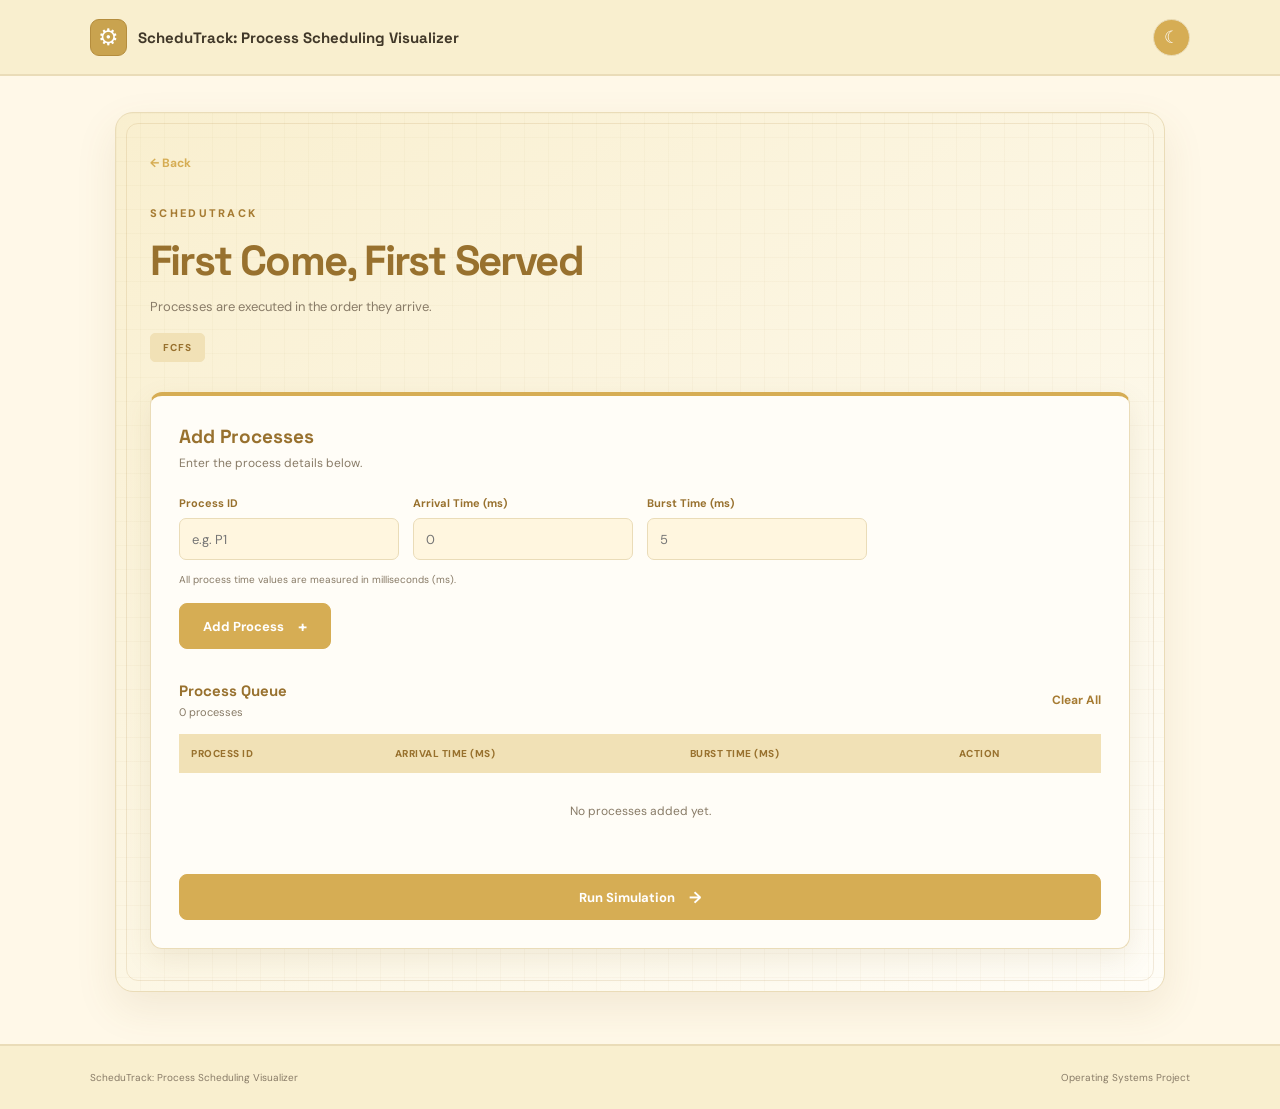
==== simulator.html @ c7e4966f "Add files via upload" ====
<!DOCTYPE html>
<html lang="en">
<head>
    <meta charset="UTF-8">
    <meta name="viewport" content="width=device-width, initial-scale=1.0">
    <title>ScheduTrack: Process Scheduling Visualizer</title>

    <link rel="stylesheet" href="style.css">
    <link rel="stylesheet" href="illustration.css">

    <script src="script.js" defer></script>
</head>
<body>

    <header class="topbar">
        <a href="index.html" class="brand">
            <span class="brand-mark">⚙</span>
            <span>ScheduTrack: Process Scheduling Visualizer</span>
        </a>

        <div class="topbar-right">
            <button id="themeToggle" class="theme-toggle" aria-label="Toggle theme">☾</button>
        </div>
    </header>


    <main class="simulator-container">

        <!-- PROCESS INPUT VIEW -->

        <section id="simulatorView">

            <button type="button" id="backToAlgorithmSelectionButton" class="text-button simulator-back-button">
                ← Back
            </button>

            <div class="page-heading">
                <div class="welcome-label">SCHEDUTRACK</div>
                <h1 id="algorithmTitle">First Come, First Served</h1>
                <p id="algorithmDescription">
                    Processes are executed in the order they arrive.
                </p>
                <span id="selectedAlgorithm" class="algorithm-tag">FCFS</span>
            </div>


            <section class="panel">

                <div class="panel-heading">
                    <div>
                        <h2>Add Processes</h2>
                        <p>Enter the process details below.</p>
                    </div>
                </div>


                <div class="input-grid">

                    <div class="input-group">
                        <label for="processID">Process ID</label>
                        <input type="text" id="processID" placeholder="e.g. P1">
                    </div>

                    <div class="input-group">
                        <label for="arrivalTime">Arrival Time (ms)</label>
                        <input type="number" id="arrivalTime" min="0" step="any" placeholder="0">
                    </div>

                    <div class="input-group">
                        <label for="burstTime">Burst Time (ms)</label>
                        <input type="number" id="burstTime" min="0.01" step="any" placeholder="5">
                    </div>

                    <div class="input-group hidden" id="priorityGroup">
                        <label for="priority">Priority</label>
                        <input type="number" id="priority" step="any" placeholder="1">
                    </div>

                </div>

                <p class="input-unit-note">All process time values are measured in milliseconds (ms).</p>

                <button type="button" id="addProcessButton" class="primary-button">
                    Add Process <span>+</span>
                </button>


                <div class="queue-heading">
                    <div>
                        <h3>Process Queue</h3>
                        <span id="processCount" class="muted-text">0 processes</span>
                    </div>

                    <button type="button" id="clearProcessesButton"
                            class="text-button danger-text">
                        Clear All
                    </button>
                </div>


                <div class="table-wrapper">

                    <table>
                        <thead>
                            <tr>
                                <th>PROCESS ID</th>
                                <th>ARRIVAL TIME (MS)</th>
                                <th>BURST TIME (MS)</th>
                                <th class="priority-column hidden">PRIORITY</th>
                                <th>ACTION</th>
                            </tr>
                        </thead>

                        <tbody id="processTableBody"></tbody>
                    </table>

                    <p id="emptyProcessMessage" class="empty-message">
                        No processes added yet.
                    </p>

                </div>


                <button type="button" id="runSimulationButton"
                        class="primary-button run-button">
                    Run Simulation <span>→</span>
                </button>

            </section>

        </section>


        <!-- RESULTS VIEW -->

        <section id="resultsView" class="hidden">

            <div class="page-heading results-heading">
                <div class="welcome-label">SIMULATION COMPLETE</div>
                <h1>Simulation Results</h1>
                <p>Here is the scheduling result for your selected algorithm.</p>
            </div>


            <div class="results-toolbar">
                <span id="resultsAlgorithm" class="algorithm-tag">FCFS</span>
            </div>


            <div class="stats-grid">

                <div class="stat-card">
                    <span>Average Waiting Time (ms)</span>
                    <strong><span id="averageWaiting" class="stat-value">0.00</span><small class="stat-unit">ms</small></strong>
                </div>

                <div class="stat-card">
                    <span>Average Turnaround Time (ms)</span>
                    <strong><span id="averageTurnaround" class="stat-value">0.00</span><small class="stat-unit">ms</small></strong>
                </div>

                <div class="stat-card">
                    <span>Total Burst Time (ms)</span>
                    <strong><span id="totalBurst" class="stat-value">0</span><small class="stat-unit">ms</small></strong>
                </div>

            </div>


            <section class="panel result-panel">

                <div class="panel-heading">
                    <div>
                        <h2>Gantt Chart</h2>
                        <p>Process execution timeline, measured in milliseconds.</p>
                    </div>
                </div>

                <div class="gantt-wrapper">
                    <div id="ganttChart" class="gantt-chart"></div>
                </div>

            </section>


            <section class="panel result-panel">

                <div class="panel-heading">
                    <div>
                        <h2>Process Results</h2>
                        <p>All time values are shown in milliseconds (ms).</p>
                    </div>
                </div>

                <div class="table-wrapper">
                    <table>
                        <thead>
                            <tr>
                                <th>PROCESS ID</th>
                                <th>ARRIVAL TIME (MS)</th>
                                <th>BURST TIME (MS)</th>
                                <th>COMPLETION TIME (MS)</th>
                                <th>TURNAROUND TIME (MS)</th>
                                <th>WAITING TIME (MS)</th>
                            </tr>
                        </thead>

                        <tbody id="resultsTableBody"></tbody>
                    </table>
                </div>

            </section>


            <button type="button" id="runAgainButton"
                    class="primary-button run-button">
                Edit Processes / Run Again
            </button>

            <button type="button" id="chooseAlgorithmButton"
                    class="secondary-button">
                Choose Another Algorithm
            </button>

        </section>

    </main>


    <footer class="site-footer">
        <span>ScheduTrack: Process Scheduling Visualizer</span>
        <span>Operating Systems Project</span>
    </footer>


    <!-- LOADING SCREEN -->

    <div id="loadingOverlay" class="loading-overlay hidden">

        <div class="loading-content">

            <div class="loading-animation">

                <div class="loading-orbit orbit-a"></div>
                <div class="loading-orbit orbit-b"></div>

                <div class="loading-core">

                    <svg class="loading-chip-svg" viewBox="0 0 180 180"
                         xmlns="http://www.w3.org/2000/svg">

                        <g stroke="#ffffff" stroke-width="5" stroke-linecap="round">
                            <path d="M60 21 V39 M90 21 V39 M120 21 V39"/>
                            <path d="M60 141 V159 M90 141 V159 M120 141 V159"/>
                            <path d="M21 60 H39 M21 90 H39 M21 120 H39"/>
                            <path d="M141 60 H159 M141 90 H159 M141 120 H159"/>
                        </g>

                        <rect x="39" y="39" width="102" height="102"
                              rx="20" fill="#ffffff" stroke="#ffffff" stroke-width="5"/>

                        <rect x="51" y="51" width="78" height="78"
                              rx="14" fill="#a98236" stroke="#f0d99b" stroke-width="3"/>

                        <!-- DATA FLOW SYMBOL -->

                        <g stroke="#ffffff" stroke-width="4" stroke-linecap="round">
                            <path d="M90 69 V81"/>
                            <path d="M111 90 H99"/>
                            <path d="M90 111 V99"/>
                            <path d="M69 90 H81"/>
                        </g>

                        <circle cx="90" cy="90" r="9" fill="#ffffff"/>
                        <circle cx="90" cy="66" r="5" fill="#f0d99b"/>
                        <circle cx="114" cy="90" r="5" fill="#f0d99b"/>
                        <circle cx="90" cy="114" r="5" fill="#f0d99b"/>
                        <circle cx="66" cy="90" r="5" fill="#f0d99b"/>

                    </svg>

                    <span class="loading-core-label">CPU</span>

                </div>

            </div>

            <h2 id="loadingText">Preparing simulator...</h2>
            <p>Please wait while everything gets ready.</p>

            <div class="loading-progress">
                <div class="loading-progress-bar"></div>
            </div>

            <span class="loading-status">PROCESSING</span>

        </div>

    </div>

</body>
</html>
---- style.css ----
@import url('https://fonts.googleapis.com/css2?family=DM+Sans:wght@400;500;600;700;800&family=Space+Grotesk:wght@500;600;700&display=swap');



/* =========================================

   MAIN COLOR PALETTE

========================================= */



:root {
    --bg: #fff8e8;
    --surface: #fffdf7;
    --surface-soft: #f9efcf;
    --text: #403728;
    --muted: #887b67;
    --border: #eadcb8;

    --purple: #d6ad54;
    --purple-dark: #98712e;
    --purple-light: #f1e1b6;
    --purple-pale: #fff6df;

    --pink: #e7c477;
    --pink-dark: #a67b32;
    --pink-light: #f7e9c3;
    --pink-pale: #fff9e9;

    --shadow: 0 10px 28px rgba(128, 98, 38, .10);

    --gantt-1: #f2dda3;
    --gantt-2: #efd39a;
    --gantt-3: #e9dcad;
    --gantt-4: #f5e6ba;
    --gantt-5: #e8cf8c;
    --gantt-6: #f0dfb1;

    --gantt-text: #554323;
    --gantt-idle: #eee8dc;
}



/* DARK THEME */



body[data-theme="dark"] {
    --bg: #211d16;
    --surface: #30291d;
    --surface-soft: #403522;
    --text: #fbf4e4;
    --muted: #c4b797;
    --border: #594a30;

    --purple: #e4c275;
    --purple-dark: #c69d4c;
    --purple-light: #5b4928;
    --purple-pale: #3c3221;

    --pink: #edcf8a;
    --pink-dark: #d4ae61;
    --pink-light: #5a4828;
    --pink-pale: #3b3020;

    --shadow: 0 10px 28px rgba(0, 0, 0, .24);

    --gantt-1: #806638;
    --gantt-2: #927243;
    --gantt-3: #735d35;
    --gantt-4: #9a7949;
    --gantt-5: #6e5833;
    --gantt-6: #896d41;

    --gantt-text: #fff8e8;
    --gantt-idle: #514635;
}





/* =========================================

   GENERAL

========================================= */



* {

    box-sizing: border-box;

    margin: 0;

    padding: 0;

}



body {

    min-height: 100vh;

    background: var(--bg);

    color: var(--text);

    font-family: 'DM Sans', sans-serif;

    transition: background .25s, color .25s;

}



button, input {

    font: inherit;

}



button {

    cursor: pointer;

}



a {

    color: inherit;

    text-decoration: none;

}



.hidden {

    display: none !important;

}





/* =========================================

   TOP NAVIGATION

========================================= */



.topbar {

    width: 100%;

    min-height: 76px;

    padding: 0 7%;

    display: flex;

    justify-content: space-between;

    align-items: center;

    border-bottom: 2px solid var(--border);

    background: var(--surface-soft);

}



.brand {

    display: flex;

    align-items: center;

    gap: 11px;

    font-family: 'Space Grotesk', sans-serif;

    font-size: 15px;

    font-weight: 700;

}



.brand-mark {
    width: 37px;
    height: 37px;
    display: grid;
    place-items: center;
    flex-shrink: 0;

    color: #ffffff;
    background: #c9a34f;
    border: 1px solid #b58d3d;
    border-radius: 9px;

    font-size: 23px;
    font-weight: 400;
}



.topbar-right {

    display: flex;

    align-items: center;

    gap: 20px;

}



.home-link {
    min-height: 37px;
    display: inline-flex;
    align-items: center;
    gap: 7px;
    padding: 0 12px;
    border: 1px solid var(--border);
    border-radius: 8px;
    color: var(--purple-dark);
    background: var(--surface);
    font-size: 12px;
    font-weight: 700;
    transition: background .2s, color .2s, border-color .2s;
}

.home-link:hover {
    color: var(--text);
    background: var(--pink-light);
    border-color: var(--pink);
}



.theme-toggle {

    width: 37px;

    height: 37px;

    border: 1px solid var(--border);

    border-radius: 50%;

    color: white;

    background: var(--purple);

    font-size: 17px;

    transition: .2s;

}



.theme-toggle:hover {

    background: var(--pink);

    border-color: var(--pink);

}





/* =========================================

   HOME PAGE

========================================= */



.home-container {

    width: min(1100px, 86%);

    min-height: calc(100vh - 145px);

    margin: auto;

    display: flex;

    align-items: center;

}



.welcome-screen,

.algorithm-selection {

    width: 100%;

    padding: 65px 0;

    position: relative;

    animation: pageEnter .5s ease both;

}



.welcome-label {

    color: var(--pink-dark);

    font-size: 11px;

    font-weight: 800;

    letter-spacing: 2.3px;

    margin-bottom: 17px;

}



.welcome-screen h1,

.algorithm-selection h1,

.page-heading h1 {

    font-family: 'Space Grotesk', sans-serif;

    font-size: clamp(34px, 5vw, 55px);

    line-height: 1.12;

    letter-spacing: -1.8px;

    font-weight: 700;

}



.welcome-screen h1 span {

    color: var(--pink);

}



.welcome-screen > p,

.section-description {

    max-width: 560px;

    margin-top: 22px;

    color: var(--muted);

    font-size: 15px;

    line-height: 1.8;

}





/* =========================================

   BUTTONS

========================================= */



.primary-button {

    display: inline-flex;

    align-items: center;

    justify-content: center;

    gap: 14px;

    min-height: 46px;

    padding: 0 23px;

    border: 1px solid var(--purple);

    border-radius: 8px;

    color: white;

    background: var(--purple);

    font-size: 13px;

    font-weight: 700;

    transition: background .2s, transform .2s;

}



.primary-button:hover {

    background: var(--purple-dark);

    border-color: var(--purple-dark);

    transform: translateY(-2px);

}



.welcome-screen .primary-button {

    margin-top: 30px;

}



.primary-button span {

    font-size: 16px;

}



.secondary-button {

    width: 100%;

    min-height: 46px;

    display: flex;

    justify-content: center;

    align-items: center;

    margin-top: 12px;

    padding: 0 23px;

    border: 1px solid var(--pink);

    border-radius: 8px;

    color: white;

    background: var(--pink);

    font-size: 13px;

    font-weight: 700;

    transition: background .2s, transform .2s;

}



.secondary-button:hover {

    background: var(--pink-dark);

    border-color: var(--pink-dark);

    transform: translateY(-2px);

}





/* =========================================

   WELCOME DECORATION

========================================= */



.welcome-decoration {

    position: absolute;

    right: 7%;

    top: 50%;

    transform: translateY(-50%);

    width: 230px;

    height: 230px;

    display: grid;

    place-items: center;

    border: 2px solid var(--purple-light);

    border-radius: 50%;

    background: var(--pink-pale);

    box-shadow: var(--shadow);

}



.decoration-chip {

    width: 125px;

    height: 125px;

    display: flex;

    flex-direction: column;

    align-items: center;

    justify-content: center;

    gap: 13px;

    border-radius: 20px;

    color: white;

    background: var(--purple);

    box-shadow: 0 12px 28px rgba(128, 98, 38, .18);

    animation: chipFloat 3s ease-in-out infinite;

}



.decoration-chip span {

    font-family: 'Space Grotesk', sans-serif;

    font-size: 23px;

    font-weight: 800;

    letter-spacing: 2px;

}



.chip-bars {

    display: flex;

    align-items: end;

    gap: 4px;

    height: 20px;

}



.chip-bars i {

    width: 5px;

    height: 9px;

    background: var(--pink-light);

    border-radius: 5px;

    animation: equalizer .7s ease-in-out infinite alternate;

}



.chip-bars i:nth-child(2) { animation-delay: .15s; }

.chip-bars i:nth-child(3) { animation-delay: .3s; }

.chip-bars i:nth-child(4) { animation-delay: .1s; }

.chip-bars i:nth-child(5) { animation-delay: .25s; }





/* =========================================

   ALGORITHM CARDS

========================================= */



.text-button {

    border: none;

    background: transparent;

    color: var(--purple);

    font-size: 12px;

    font-weight: 700;

}



.algorithm-selection > .text-button {

    margin-bottom: 35px;

}


.simulator-back-button {
    margin-bottom: 35px;
}



.algorithm-selection h1 {

    font-size: clamp(32px, 4vw, 43px);

    color: var(--purple-dark);

}



.section-description {

    margin-top: 12px;

}



.algorithm-grid {

    display: grid;

    grid-template-columns: repeat(3, 1fr);

    gap: 18px;

    margin-top: 38px;

}



.algorithm-card {

    min-height: 240px;

    padding: 25px;

    display: flex;

    flex-direction: column;

    border: 1px solid var(--border);

    border-top: 5px solid var(--purple);

    border-radius: 12px;

    background: var(--purple-pale);

    box-shadow: var(--shadow);

    transition: transform .2s, border-color .2s;

}



.algorithm-card:nth-child(2) {

    border-top-color: var(--pink);

    background: var(--pink-pale);

}



.algorithm-card:nth-child(3) {

    border-top-color: var(--purple);

    background: var(--purple-light);

}



body[data-theme="dark"] .algorithm-card:nth-child(3) {

    background: var(--purple-light);

}



.algorithm-card:hover {

    transform: translateY(-5px);

    border-color: var(--purple);

}



.algorithm-card:nth-child(2):hover {

    border-color: var(--pink);

}



.algorithm-number {

    color: var(--pink-dark);

    font-family: 'Space Grotesk', sans-serif;

    font-size: 12px;

    font-weight: 700;

    letter-spacing: 2px;

}



.algorithm-card h2 {

    margin-top: 27px;

    font-family: 'Space Grotesk', sans-serif;

    font-size: 19px;

    color: var(--text);

}



.algorithm-card p {

    margin-top: 12px;

    color: var(--muted);

    font-size: 12px;

    line-height: 1.7;

}



.algorithm-footer {

    display: flex;

    justify-content: space-between;

    align-items: center;

    margin-top: auto;

    padding-top: 22px;

    color: var(--purple);

    font-size: 11px;

    font-weight: 800;

    letter-spacing: 1px;

}



.algorithm-card:nth-child(2) .algorithm-footer {

    color: var(--pink-dark);

}



.card-arrow {

    font-size: 20px;

}





/* =========================================

   SIMULATOR PAGE

========================================= */



.simulator-container {
    position: relative;
    isolation: isolate;
    width: min(1050px, 88%);
    margin: 36px auto 52px;
    padding: 38px 34px 42px;
    border: 1px solid var(--border);
    border-radius: 18px;
    background-color: var(--surface-soft);
    background-image:
        linear-gradient(rgba(173, 139, 70, .045) 1px, transparent 1px),
        linear-gradient(90deg, rgba(173, 139, 70, .045) 1px, transparent 1px),
        linear-gradient(145deg, var(--surface-soft), var(--surface));
    background-size: 24px 24px, 24px 24px, cover;
    box-shadow: 0 16px 42px rgba(128, 98, 38, .10);
}

.simulator-container::before {
    content: "";
    position: absolute;
    inset: 10px;
    z-index: 0;
    border: 1px solid rgba(166, 123, 47, .15);
    border-radius: 12px;
    pointer-events: none;
}



.page-heading {

    margin-bottom: 30px;

}



.page-heading h1 {

    font-size: clamp(30px, 4vw, 42px);

    color: var(--purple-dark);

}



.page-heading > p {

    margin-top: 12px;

    color: var(--muted);

    font-size: 13px;

    line-height: 1.7;

}



.page-heading .welcome-label {

    color: var(--pink-dark);

}



.algorithm-tag {

    display: inline-block;

    margin-top: 15px;

    padding: 7px 12px;

    border: 1px solid var(--purple-light);

    border-radius: 5px;

    color: var(--purple-dark);

    background: var(--purple-light);

    font-size: 10px;

    font-weight: 800;

    letter-spacing: 1px;

}



body[data-theme="dark"] .algorithm-tag {

    color: #f4dfa9;

    background: var(--purple-light);

    border-color: var(--border);

}





/* =========================================

   PANELS

========================================= */



.panel {

    padding: 28px;

    border: 1px solid var(--border);

    border-top: 4px solid var(--purple);

    border-radius: 12px;

    background: var(--surface);

    box-shadow: var(--shadow);

}



.panel-heading {

    display: flex;

    justify-content: space-between;

    align-items: center;

    margin-bottom: 25px;

}



.panel-heading h2 {

    font-family: 'Space Grotesk', sans-serif;

    font-size: 19px;

    color: var(--purple-dark);

}



.panel-heading p {

    margin-top: 6px;

    color: var(--muted);

    font-size: 12px;

}





/* =========================================

   INPUT FIELDS

========================================= */



.input-grid {

    display: grid;

    grid-template-columns: repeat(4, 1fr);

    gap: 14px;

    margin-bottom: 20px;

}



.input-group {

    display: flex;

    flex-direction: column;

    gap: 8px;

}



.input-group label {

    color: var(--purple-dark);

    font-size: 11px;

    font-weight: 700;

}



.input-group input {

    width: 100%;

    height: 42px;

    padding: 0 12px;

    outline: none;

    border: 1px solid var(--border);

    border-radius: 7px;

    color: var(--text);

    background: var(--purple-pale);

    font-size: 13px;

    transition: border-color .2s, box-shadow .2s;

}



.input-group input:focus {

    border-color: var(--pink);

    box-shadow: 0 0 0 3px rgba(214, 173, 84, .18);

}





/* =========================================

   PROCESS QUEUE

========================================= */



.queue-heading {

    display: flex;

    justify-content: space-between;

    align-items: center;

    margin: 32px 0 15px;

}



.queue-heading h3 {

    font-family: 'Space Grotesk', sans-serif;

    font-size: 15px;

    color: var(--purple-dark);

}



.muted-text {

    display: block;

    margin-top: 5px;

    color: var(--muted);

    font-size: 11px;

}



.danger-text {

    color: var(--pink-dark);

}



.danger-text:hover {

    color: var(--purple-dark);

}



.table-wrapper {

    width: 100%;

    overflow-x: auto;

}



table {

    width: 100%;

    border-collapse: collapse;

    text-align: left;

}



th {

    padding: 13px 12px;

    color: var(--purple-dark);

    background: var(--purple-light);

    font-size: 10px;

    font-weight: 800;

    letter-spacing: .5px;

    white-space: nowrap;

}



td {

    padding: 14px 12px;

    border-bottom: 1px solid var(--border);

    font-size: 12px;

    white-space: nowrap;

}



tbody tr:nth-child(even) {

    background: var(--pink-pale);

}



body[data-theme="dark"] tbody tr:nth-child(even) {

    background: var(--pink-pale);

}



tbody tr:last-child td {

    border-bottom: none;

}



tbody tr:hover {

    background: var(--purple-pale);

}



.empty-message {

    padding: 30px 10px;

    color: var(--muted);

    text-align: center;

    font-size: 12px;

}



.table-action {

    padding: 6px 9px;

    border: 1px solid var(--border);

    border-radius: 5px;

    color: var(--pink-dark);

    background: var(--pink-pale);

    font-size: 10px;

}



.table-action:hover {

    color: white;

    border-color: var(--pink);

    background: var(--pink);

}



.priority-button {

    color: var(--purple);

    font-weight: 700;

}



.run-button {

    width: 100%;

    margin-top: 25px;

}





/* =========================================

   RESULTS

========================================= */



.results-heading {

    margin-bottom: 15px;

}



.results-toolbar {

    margin-bottom: 20px;

}



.results-toolbar .algorithm-tag {

    margin-top: 0;

    color: var(--pink-dark);

    background: var(--pink-light);

    border-color: var(--pink-light);

}



.stats-grid {

    display: grid;

    grid-template-columns: repeat(3, 1fr);

    gap: 15px;

    margin-bottom: 20px;

}



.stat-card {

    padding: 22px;

    border: 1px solid var(--border);

    border-top: 5px solid var(--purple);

    border-radius: 10px;

    background: var(--purple-pale);

    box-shadow: var(--shadow);

}



.stat-card:nth-child(2) {

    border-top-color: var(--pink);

    background: var(--pink-pale);

}



.stat-card:nth-child(3) {

    border-top-color: var(--purple);

    background: var(--purple-light);

}



body[data-theme="dark"] .stat-card:nth-child(3) {

    background: var(--purple-light);

}



.stat-card span {

    display: block;

    color: var(--muted);

    font-size: 11px;

}



.stat-card strong {

    display: block;

    margin-top: 12px;

    color: var(--purple-dark);

    font-family: 'Space Grotesk', sans-serif;

    font-size: 29px;

}



.stat-card:nth-child(2) strong {

    color: var(--pink-dark);

}



body[data-theme="dark"] .stat-card strong {

    color: #f4dfa9;

}



body[data-theme="dark"] .stat-card:nth-child(2) strong {

    color: #f7e2b4;

}



.result-panel {

    margin-bottom: 20px;

}



.result-panel:nth-of-type(2) {

    border-top-color: var(--pink);

}





/* =========================================

   GANTT CHART

========================================= */



.gantt-wrapper {

    width: 100%;

    padding: 18px 16px 12px;

    overflow-x: auto;

    overflow-y: hidden;

    border: 1px solid var(--border);

    border-radius: 9px;

    background: var(--purple-pale);

}



.gantt-chart {

    display: flex;

    align-items: stretch;

    width: max-content;

    min-width: 100%;

    min-height: 125px;

    padding: 15px 3px 34px;

}



.gantt-block {

    position: relative;

    flex-grow: 1;

    flex-shrink: 0;

    flex-basis: 0;

    min-width: 90px;

    height: 65px;

    display: flex;

    justify-content: center;

    align-items: center;

    border-right: 3px solid var(--surface);

    border-radius: 5px;

    color: var(--gantt-text);

    font-size: 14px;

    font-weight: 800;

    white-space: nowrap;

    box-shadow: inset 0 -4px 0 rgba(0, 0, 0, .08);

    transition: filter .2s, transform .2s;

}



.gantt-block:hover {

    filter: brightness(1.08);

    transform: translateY(-3px);

    z-index: 2;

}



.gantt-block:first-child {

    border-radius: 7px 4px 4px 7px;

}



.gantt-block:last-child {

    border-right: none;

    border-radius: 4px 7px 7px 4px;

}



/* PASTEL GOLD PROCESS COLORS */



.gantt-block.process-0 {

    background: var(--gantt-1);

    color: var(--gantt-text);

}



.gantt-block.process-1 {

    background: var(--gantt-2);

    color: var(--gantt-text);

}



.gantt-block.process-2 {

    background: var(--gantt-3);

    color: var(--gantt-text);

}



.gantt-block.process-3 {

    background: var(--gantt-4);

    color: var(--gantt-text);

}



.gantt-block.process-4 {

    background: var(--gantt-5);

    color: var(--gantt-text);

}



.gantt-block.process-5 {

    background: var(--gantt-6);

    color: var(--gantt-text);

}



.gantt-block.idle {

    background: var(--gantt-idle);

    color: var(--muted);

    border: 2px dashed var(--border);

    box-shadow: none;

}



.gantt-block strong {

    font-family: 'Space Grotesk', sans-serif;

    font-size: 14px;

    font-weight: 700;

}



.gantt-time {

    position: absolute;

    bottom: -26px;

    left: -1px;

    color: var(--purple-dark);

    font-size: 11px;

    font-weight: 800;

    white-space: nowrap;

}



.gantt-block:last-child .gantt-time {

    left: auto;

    right: -1px;

}



body[data-theme="dark"] .gantt-time {

    color: var(--pink);

}





/* =========================================

   COLORED PROCESS RESULTS

========================================= */



#resultsTableBody td {

    padding-top: 16px;

    padding-bottom: 16px;

    vertical-align: middle;

}



.result-process {

    font-weight: 800;

    color: var(--purple);

}



.result-number {

    display: inline-flex;

    min-width: 38px;

    justify-content: center;

    align-items: center;

    padding: 6px 11px;

    border-radius: 6px;

    font-family: 'Space Grotesk', sans-serif;

    font-size: 13px;

    font-weight: 800;

    text-align: center;

}



/* COMPLETION TIME */



.result-completion {

    color: #876321;

    background: #f5e7c1;

}



/* TURNAROUND TIME */



.result-turnaround {

    color: #9b6d2c;

    background: #f8e6b9;

}



/* WAITING TIME */



.result-waiting {

    color: #94723a;

    background: #fff0c9;

}



/* DARK THEME RESULTS */



body[data-theme="dark"] .result-completion {

    color: #f6dfaa;

    background: #574627;

}



body[data-theme="dark"] .result-turnaround {

    color: #f7e2b4;

    background: #5a4828;

}



body[data-theme="dark"] .result-waiting {

    color: #f2d99e;

    background: #4e4026;

}



#resultsTableBody tr {

    transition: background .2s;

}



#resultsTableBody tr:hover {

    background: var(--purple-pale);

}





/* =========================================

   CLEAR ALL CONFIRMATION POPUP

========================================= */



.confirm-overlay {

    position: fixed;

    inset: 0;

    z-index: 100000;

    display: flex;

    justify-content: center;

    align-items: center;

    padding: 20px;

    background: rgba(20, 17, 11, .60);

    backdrop-filter: blur(5px);

    animation: loadingFadeIn .18s ease both;

}



.confirm-overlay.hidden {

    display: none !important;

}



.confirm-modal {

    width: min(390px, 100%);

    padding: 27px;

    border: 1px solid var(--border);

    border-top: 4px solid var(--pink);

    border-radius: 13px;

    background: var(--surface);

    color: var(--text);

    box-shadow: 0 20px 65px rgba(0, 0, 0, .25);

    animation: confirmPop .22s ease both;

}



.confirm-icon {

    width: 43px;

    height: 43px;

    display: grid;

    place-items: center;

    margin-bottom: 18px;

    border-radius: 10px;

    color: white;

    background: var(--pink);

    font-size: 20px;

    font-weight: 800;

}



.confirm-modal h2 {

    font-family: 'Space Grotesk', sans-serif;

    font-size: 20px;

}



.confirm-modal p {

    margin-top: 9px;

    color: var(--muted);

    font-size: 12px;

    line-height: 1.7;

}



.confirm-actions {

    display: flex;

    justify-content: flex-end;

    gap: 10px;

    margin-top: 25px;

}



.confirm-button {

    min-height: 39px;

    padding: 0 16px;

    border: 1px solid var(--border);

    border-radius: 7px;

    color: var(--purple-dark);

    background: var(--purple-pale);

    font-size: 12px;

    font-weight: 700;

}



.confirm-button:hover {

    filter: brightness(.96);

}



.confirm-button.confirm-danger {

    border-color: var(--pink);

    color: white;

    background: var(--pink);

}



.confirm-button.confirm-danger:hover {

    background: var(--pink-dark);

}





/* =========================================

   VALIDATION MESSAGE POPUPS

========================================= */



.message-overlay {

    position: fixed;

    inset: 0;

    z-index: 100001;

    display: flex;

    justify-content: center;

    align-items: center;

    padding: 20px;

    background: rgba(20, 17, 11, .60);

    backdrop-filter: blur(5px);

    animation: loadingFadeIn .18s ease both;

}



.message-overlay.hidden {

    display: none !important;

}



.message-modal {

    width: min(390px, 100%);

    padding: 27px;

    border: 1px solid var(--border);

    border-top: 4px solid var(--purple);

    border-radius: 13px;

    background: var(--surface);

    color: var(--text);

    box-shadow: 0 20px 65px rgba(0, 0, 0, .25);

    animation: confirmPop .22s ease both;

}



.message-icon {

    width: 43px;

    height: 43px;

    display: grid;

    place-items: center;

    margin-bottom: 18px;

    border-radius: 10px;

    color: white;

    background: var(--purple);

    font-family: 'Space Grotesk', sans-serif;

    font-size: 20px;

    font-weight: 800;

}



.message-modal h2 {

    color: var(--purple-dark);

    font-family: 'Space Grotesk', sans-serif;

    font-size: 20px;

}



body[data-theme="dark"] .message-modal h2 {

    color: var(--purple);

}



.message-modal p {

    margin-top: 9px;

    color: var(--muted);

    font-size: 12px;

    line-height: 1.7;

}



.message-button {

    width: 100%;

    min-height: 40px;

    margin-top: 25px;

    padding: 0 16px;

    border: 1px solid var(--pink);

    border-radius: 7px;

    color: white;

    background: var(--pink);

    font-size: 12px;

    font-weight: 700;

    transition: background .2s, transform .2s;

}



.message-button:hover {

    background: var(--pink-dark);

    transform: translateY(-1px);

}





/* =========================================

   LOADING SCREEN

========================================= */



.loading-overlay {

    position: fixed;

    inset: 0;

    z-index: 99999;

    display: flex;

    justify-content: center;

    align-items: center;

    padding: 20px;

    overflow: hidden;

    background: rgba(255, 248, 232, .97);

    backdrop-filter: blur(10px);

    animation: loadingFadeIn .25s ease both;

}



.loading-overlay.hidden {

    display: none !important;

}


body[data-theme="dark"] .loading-overlay {
    background: rgba(32, 27, 18, .97);
}



.loading-content {

    width: min(430px, 100%);

    padding: 42px 35px;

    text-align: center;

    color: var(--text);

    background: var(--surface);

    border: 2px solid var(--purple-light);

    border-radius: 20px;

    box-shadow: 0 25px 70px rgba(112, 86, 38, .18);

    animation: loadingContentIn .5s cubic-bezier(.2, 1.3, .4, 1) both;

}



.loading-animation {

    position: relative;

    width: 180px;

    height: 180px;

    display: grid;

    place-items: center;

    margin: 0 auto 28px;

}



.loading-core {

    position: relative;

    z-index: 2;

    width: 105px;

    height: 105px;

    display: flex;

    flex-direction: column;

    justify-content: center;

    align-items: center;

    gap: 10px;

    border: 2px solid rgba(255, 255, 255, .3);

    border-radius: 25px;

    color: white;

    background: var(--purple);

    box-shadow: 0 12px 40px rgba(160, 122, 50, .24);

    animation: loadingCpuFloat 2s ease-in-out infinite;

}



.loading-core span {

    font-family: 'Space Grotesk', sans-serif;

    font-size: 21px;

    font-weight: 800;

    letter-spacing: 2px;

}



.loading-bars {

    height: 19px;

    display: flex;

    align-items: end;

    gap: 4px;

}



.loading-bars i {

    width: 5px;

    height: 10px;

    border-radius: 5px;

    background: var(--pink-light);

    animation: loadingEqualizer .7s ease-in-out infinite alternate;

}



.loading-bars i:nth-child(2) { animation-delay: .15s; }

.loading-bars i:nth-child(3) { animation-delay: .3s; }

.loading-bars i:nth-child(4) { animation-delay: .1s; }

.loading-bars i:nth-child(5) { animation-delay: .25s; }



.loading-orbit {

    position: absolute;

    border: 2px solid transparent;

    border-radius: 50%;

}



.orbit-a {

    width: 150px;

    height: 150px;

    border-top-color: var(--pink);

    border-bottom-color: var(--purple);

    animation: loadingRotate 2.5s linear infinite;

}



.orbit-b {

    width: 178px;

    height: 178px;

    border-top-color: var(--purple);

    border-right-color: var(--pink);

    animation: loadingRotateReverse 3.5s linear infinite;

}



.loading-content h2 {

    font-family: 'Space Grotesk', sans-serif;

    font-size: 22px;

    font-weight: 700;

}



.loading-content p {

    margin-top: 9px;

    color: var(--muted);

    font-size: 12px;

}



.loading-progress {

    width: 100%;

    height: 7px;

    margin-top: 28px;

    overflow: hidden;

    border-radius: 20px;

    background: var(--purple-light);

}



.loading-progress-bar {

    width: 40%;

    height: 100%;

    border-radius: 20px;

    background: var(--pink);

    animation: loadingProgress 1.2s ease-in-out infinite;

}



.loading-status {

    display: inline-block;

    margin-top: 14px;

    color: var(--pink-dark);

    font-size: 9px;

    font-weight: 800;

    letter-spacing: 3px;

    animation: loadingBlink 1s ease-in-out infinite;

}





/* =========================================

   FOOTER

========================================= */



.site-footer {

    min-height: 65px;

    padding: 15px 7%;

    display: flex;

    justify-content: space-between;

    align-items: center;

    border-top: 2px solid var(--border);

    background: var(--surface-soft);

    color: var(--muted);

    font-size: 10px;

}





/* =========================================

   ANIMATIONS

========================================= */



@keyframes pageEnter {

    from {

        opacity: 0;

        transform: translateY(12px);

    }

    to {

        opacity: 1;

        transform: translateY(0);

    }

}



@keyframes chipFloat {

    50% {

        transform: translateY(-8px);

    }

}



@keyframes equalizer {

    to {

        height: 19px;

    }

}



@keyframes loadingFadeIn {

    from {

        opacity: 0;

    }

    to {

        opacity: 1;

    }

}



@keyframes loadingContentIn {

    from {

        opacity: 0;

        transform: translateY(25px) scale(.92);

    }

    to {

        opacity: 1;

        transform: translateY(0) scale(1);

    }

}



@keyframes confirmPop {

    from {

        opacity: 0;

        transform: translateY(8px) scale(.97);

    }

    to {

        opacity: 1;

        transform: translateY(0) scale(1);

    }

}



@keyframes loadingRotate {

    to {

        transform: rotate(360deg);

    }

}



@keyframes loadingRotateReverse {

    to {

        transform: rotate(-360deg);

    }

}



@keyframes loadingCpuFloat {

    50% {

        transform: translateY(-7px) scale(1.04);

    }

}



@keyframes loadingEqualizer {

    to {

        height: 18px;

    }

}



@keyframes loadingProgress {

    0% {

        transform: translateX(-110%);

    }

    100% {

        transform: translateX(260%);

    }

}



@keyframes loadingBlink {

    50% {

        opacity: .4;

    }

}





/* =========================================

   RESPONSIVE

========================================= */



@media (max-width: 800px) {

    .welcome-decoration {

        right: 0;

        opacity: .25;

    }



    .welcome-screen {

        z-index: 1;

    }



    .algorithm-grid {

        grid-template-columns: 1fr;

    }



    .algorithm-card {

        min-height: 190px;

    }



    .input-grid {

        grid-template-columns: repeat(2, 1fr);

    }

}



@media (max-width: 550px) {

    .topbar {

        padding: 0 5%;

    }



    .brand {

        font-size: 12px;

    }



    .topbar-right {

        gap: 10px;

    }



    .simulator-container {

        width: 92%;

        padding-top: 35px;

    }



    .panel {

        padding: 18px;

    }



    .input-grid {

        grid-template-columns: 1fr 1fr;

    }



    .stats-grid {

        grid-template-columns: 1fr;

    }



    .stat-card {

        padding: 17px;

    }



    .welcome-decoration {

        display: none;

    }



    .welcome-screen h1 {

        font-size: 37px;

    }



    .loading-content {

        padding: 35px 22px;

    }



    .loading-content h2 {

        font-size: 19px;

    }



    .site-footer {

        gap: 10px;

        font-size: 9px;

    }



    .confirm-modal,

    .message-modal {

        padding: 22px;

    }



    .gantt-wrapper {

        padding: 14px 10px 10px;

    }



    .gantt-block {

        min-width: 80px;

        height: 60px;

    }



    .gantt-block strong {

        font-size: 12px;

    }



    .gantt-time {

        font-size: 10px;

    }



    .result-number {

        min-width: 34px;

        padding: 5px 8px;

        font-size: 12px;

    }

}



@media (prefers-reduced-motion: reduce) {

    *,

    *::before,

    *::after {

        animation-duration: .01ms !important;

        animation-iteration-count: 1 !important;

        scroll-behavior: auto !important;

    }

}

/* PROCESS EDITING */

.table-actions {
    display: flex;
    align-items: center;
    gap: 12px;
}

.edit-process-button,
.save-edit-button {
    color: var(--purple-dark);
}

.edit-process-button:hover,
.save-edit-button:hover {
    color: var(--pink-dark);
}

.cancel-edit-button {
    color: var(--muted);
}

.cancel-edit-button:hover {
    color: var(--text);
}

.table-edit-input {
    width: 100%;
    min-width: 76px;
    height: 34px;
    padding: 0 8px;
    border: 1px solid var(--purple);
    border-radius: 6px;
    outline: none;
    color: var(--text);
    background: var(--surface);
    font-size: 12px;
}

.table-edit-input:focus {
    border-color: var(--pink-dark);
    box-shadow: 0 0 0 2px rgba(214, 173, 84, .18);
}

.editing-row {
    background: var(--pink-pale) !important;
}

.input-unit-note {
    margin: -7px 0 17px;
    color: var(--muted);
    font-size: 10px;
}



.simulator-container > * {
    position: relative;
    z-index: 1;
}


/* PASTEL YELLOW RESULT BADGES */

.result-completion {
    color: #876321;
    background: #f5e7c1;
}

.result-turnaround {
    color: #9b6d2c;
    background: #f8e6b9;
}

.result-waiting {
    color: #94723a;
    background: #fff0c9;
}

body[data-theme="dark"] .result-completion {
    color: #f6dfaa;
    background: #574627;
}

body[data-theme="dark"] .result-turnaround {
    color: #f7e2b4;
    background: #5a4828;
}

body[data-theme="dark"] .result-waiting {
    color: #f2d99e;
    background: #4e4026;
}

.stat-unit {
    display: inline-block;
    margin-left: 3px;
    color: var(--muted);
    font-family: 'DM Sans', sans-serif;
    font-size: 12px;
    font-weight: 700;
    vertical-align: middle;
}

@media (max-width: 550px) {
    .simulator-container {
        width: 94%;
        margin: 22px auto 35px;
        padding: 28px 16px 30px;
        border-radius: 14px;
    }

    .home-link {
        min-height: 34px;
        padding: 0 9px;
        font-size: 10px;
    }

    .table-actions {
        gap: 8px;
    }

    .table-edit-input {
        min-width: 68px;
        font-size: 11px;
    }
}


.stat-card .stat-value {
    display: inline;
    color: var(--purple-dark);
    font-family: 'Space Grotesk', sans-serif;
    font-size: 29px;
    font-weight: 800;
}

.stat-card:nth-child(2) .stat-value {
    color: var(--pink-dark);
}

body[data-theme="dark"] .stat-card .stat-value {
    color: #f4dfa9;
}

body[data-theme="dark"] .stat-card:nth-child(2) .stat-value {
    color: #f7e2b4;
}
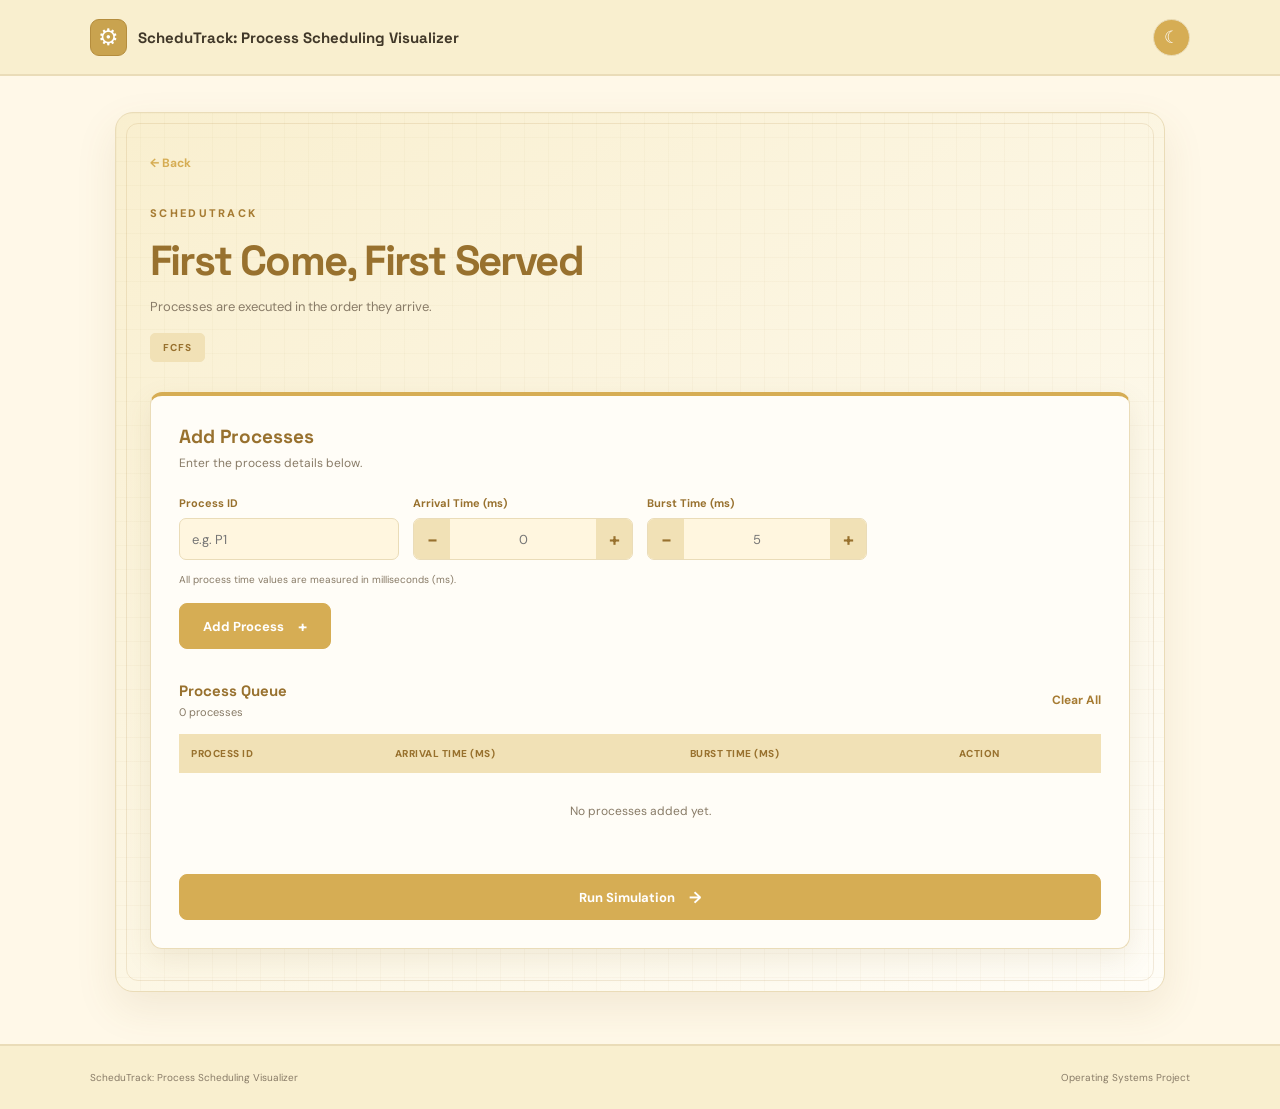
==== commit 5fe6e8fe: "Add files via upload" ====
--- a/simulator.html
+++ b/simulator.html
@@ -1,3 +1,4 @@
+
 <!DOCTYPE html>
 <html lang="en">
 <head>
@@ -22,7 +23,6 @@
             <button id="themeToggle" class="theme-toggle" aria-label="Toggle theme">☾</button>
         </div>
     </header>
-
 
     <main class="simulator-container">
 
@@ -43,7 +43,6 @@
                 <span id="selectedAlgorithm" class="algorithm-tag">FCFS</span>
             </div>
 
-
             <section class="panel">
 
                 <div class="panel-heading">
@@ -53,7 +52,6 @@
                     </div>
                 </div>
 
-
                 <div class="input-grid">
 
                     <div class="input-group">
@@ -63,17 +61,41 @@
 
                     <div class="input-group">
                         <label for="arrivalTime">Arrival Time (ms)</label>
-                        <input type="number" id="arrivalTime" min="0" step="any" placeholder="0">
+                        <div class="number-stepper">
+                            <button type="button" class="step-button"
+                                onclick="SamyangChangeValue('arrivalTime', -1)"
+                                aria-label="Decrease arrival time">−</button>
+                            <input type="number" id="arrivalTime" min="0" step="any" placeholder="0">
+                            <button type="button" class="step-button"
+                                onclick="SamyangChangeValue('arrivalTime', 1)"
+                                aria-label="Increase arrival time">+</button>
+                        </div>
                     </div>
 
                     <div class="input-group">
                         <label for="burstTime">Burst Time (ms)</label>
-                        <input type="number" id="burstTime" min="0.01" step="any" placeholder="5">
+                        <div class="number-stepper">
+                            <button type="button" class="step-button"
+                                onclick="SamyangChangeValue('burstTime', -1)"
+                                aria-label="Decrease burst time">−</button>
+                            <input type="number" id="burstTime" min="0.01" step="any" placeholder="5">
+                            <button type="button" class="step-button"
+                                onclick="SamyangChangeValue('burstTime', 1)"
+                                aria-label="Increase burst time">+</button>
+                        </div>
                     </div>
 
                     <div class="input-group hidden" id="priorityGroup">
                         <label for="priority">Priority</label>
-                        <input type="number" id="priority" step="any" placeholder="1">
+                        <div class="number-stepper">
+                            <button type="button" class="step-button"
+                                onclick="SamyangChangeValue('priority', -1)"
+                                aria-label="Decrease priority">−</button>
+                            <input type="number" id="priority" step="any" placeholder="1">
+                            <button type="button" class="step-button"
+                                onclick="SamyangChangeValue('priority', 1)"
+                                aria-label="Increase priority">+</button>
+                        </div>
                     </div>
 
                 </div>
@@ -83,7 +105,6 @@
                 <button type="button" id="addProcessButton" class="primary-button">
                     Add Process <span>+</span>
                 </button>
-
 
                 <div class="queue-heading">
                     <div>
@@ -96,7 +117,6 @@
                         Clear All
                     </button>
                 </div>
-
 
                 <div class="table-wrapper">
 
@@ -120,7 +140,6 @@
 
                 </div>
 
-
                 <button type="button" id="runSimulationButton"
                         class="primary-button run-button">
                     Run Simulation <span>→</span>
@@ -130,7 +149,6 @@
 
         </section>
 
-
         <!-- RESULTS VIEW -->
 
         <section id="resultsView" class="hidden">
@@ -141,11 +159,9 @@
                 <p>Here is the scheduling result for your selected algorithm.</p>
             </div>
 
-
             <div class="results-toolbar">
                 <span id="resultsAlgorithm" class="algorithm-tag">FCFS</span>
             </div>
-
 
             <div class="stats-grid">
 
@@ -165,7 +181,6 @@
                 </div>
 
             </div>
-
 
             <section class="panel result-panel">
 
@@ -181,7 +196,6 @@
                 </div>
 
             </section>
-
 
             <section class="panel result-panel">
 
@@ -211,7 +225,6 @@
 
             </section>
 
-
             <button type="button" id="runAgainButton"
                     class="primary-button run-button">
                 Edit Processes / Run Again
@@ -226,12 +239,10 @@
 
     </main>
 
-
     <footer class="site-footer">
         <span>ScheduTrack: Process Scheduling Visualizer</span>
         <span>Operating Systems Project</span>
     </footer>
-
 
     <!-- LOADING SCREEN -->
 
@@ -262,8 +273,6 @@
                         <rect x="51" y="51" width="78" height="78"
                               rx="14" fill="#a98236" stroke="#f0d99b" stroke-width="3"/>
 
-                        <!-- DATA FLOW SYMBOL -->
-
                         <g stroke="#ffffff" stroke-width="4" stroke-linecap="round">
                             <path d="M90 69 V81"/>
                             <path d="M111 90 H99"/>
@@ -299,4 +308,4 @@
     </div>
 
 </body>
-</html>+</html>
--- a/style.css
+++ b/style.css
@@ -3182,3 +3182,1734 @@
 body[data-theme="dark"] .stat-card:nth-child(2) .stat-value {
     color: #f7e2b4;
 }
+
+@import url('https://fonts.googleapis.com/css2?family=DM+Sans:wght@400;500;600;700;800&family=Space+Grotesk:wght@500;600;700&display=swap');
+
+/* MAIN COLOR PALETTE */
+
+:root {
+    --bg: #fff8e8;
+    --surface: #fffdf7;
+    --surface-soft: #f9efcf;
+    --text: #403728;
+    --muted: #887b67;
+    --border: #eadcb8;
+
+    --purple: #d6ad54;
+    --purple-dark: #98712e;
+    --purple-light: #f1e1b6;
+    --purple-pale: #fff6df;
+
+    --pink: #e7c477;
+    --pink-dark: #a67b32;
+    --pink-light: #f7e9c3;
+    --pink-pale: #fff9e9;
+
+    --shadow: 0 10px 28px rgba(128, 98, 38, .10);
+
+    --gantt-1: #f2dda3;
+    --gantt-2: #efd39a;
+    --gantt-3: #e9dcad;
+    --gantt-4: #f5e6ba;
+    --gantt-5: #e8cf8c;
+    --gantt-6: #f0dfb1;
+
+    --gantt-text: #554323;
+    --gantt-idle: #eee8dc;
+}
+
+/* DARK THEME */
+
+body[data-theme="dark"] {
+    --bg: #211d16;
+    --surface: #30291d;
+    --surface-soft: #403522;
+    --text: #fbf4e4;
+    --muted: #c4b797;
+    --border: #594a30;
+
+    --purple: #e4c275;
+    --purple-dark: #c69d4c;
+    --purple-light: #5b4928;
+    --purple-pale: #3c3221;
+
+    --pink: #edcf8a;
+    --pink-dark: #d4ae61;
+    --pink-light: #5a4828;
+    --pink-pale: #3b3020;
+
+    --shadow: 0 10px 28px rgba(0, 0, 0, .24);
+
+    --gantt-1: #806638;
+    --gantt-2: #927243;
+    --gantt-3: #735d35;
+    --gantt-4: #9a7949;
+    --gantt-5: #6e5833;
+    --gantt-6: #896d41;
+
+    --gantt-text: #fff8e8;
+    --gantt-idle: #514635;
+}
+
+/* GENERAL */
+
+* {
+    box-sizing: border-box;
+    margin: 0;
+    padding: 0;
+}
+
+body {
+    min-height: 100vh;
+    background: var(--bg);
+    color: var(--text);
+    font-family: 'DM Sans', sans-serif;
+    transition: background .25s, color .25s;
+}
+
+button, input {
+    font: inherit;
+}
+
+button {
+    cursor: pointer;
+}
+
+a {
+    color: inherit;
+    text-decoration: none;
+}
+
+.hidden {
+    display: none !important;
+}
+
+/* TOP NAVIGATION */
+
+.topbar {
+    width: 100%;
+    min-height: 76px;
+    padding: 0 7%;
+    display: flex;
+    justify-content: space-between;
+    align-items: center;
+    border-bottom: 2px solid var(--border);
+    background: var(--surface-soft);
+}
+
+.brand {
+    display: flex;
+    align-items: center;
+    gap: 11px;
+    font-family: 'Space Grotesk', sans-serif;
+    font-size: 15px;
+    font-weight: 700;
+}
+
+.brand-mark {
+    width: 37px;
+    height: 37px;
+    display: grid;
+    place-items: center;
+    flex-shrink: 0;
+    color: #ffffff;
+    background: #c9a34f;
+    border: 1px solid #b58d3d;
+    border-radius: 9px;
+    font-size: 23px;
+    font-weight: 400;
+}
+
+.topbar-right {
+    display: flex;
+    align-items: center;
+    gap: 20px;
+}
+
+.home-link {
+    min-height: 37px;
+    display: inline-flex;
+    align-items: center;
+    gap: 7px;
+    padding: 0 12px;
+    border: 1px solid var(--border);
+    border-radius: 8px;
+    color: var(--purple-dark);
+    background: var(--surface);
+    font-size: 12px;
+    font-weight: 700;
+    transition: background .2s, color .2s, border-color .2s;
+}
+
+.home-link:hover {
+    color: var(--text);
+    background: var(--pink-light);
+    border-color: var(--pink);
+}
+
+.theme-toggle {
+    width: 37px;
+    height: 37px;
+    border: 1px solid var(--border);
+    border-radius: 50%;
+    color: white;
+    background: var(--purple);
+    font-size: 17px;
+    transition: .2s;
+}
+
+.theme-toggle:hover {
+    background: var(--pink);
+    border-color: var(--pink);
+}
+
+/* HOME PAGE */
+
+.home-container {
+    width: min(1100px, 86%);
+    min-height: calc(100vh - 145px);
+    margin: auto;
+    display: flex;
+    align-items: center;
+}
+
+.welcome-screen,
+.algorithm-selection {
+    width: 100%;
+    padding: 65px 0;
+    position: relative;
+    animation: pageEnter .5s ease both;
+}
+
+.welcome-label {
+    color: var(--pink-dark);
+    font-size: 11px;
+    font-weight: 800;
+    letter-spacing: 2.3px;
+    margin-bottom: 17px;
+}
+
+.welcome-screen h1,
+.algorithm-selection h1,
+.page-heading h1 {
+    font-family: 'Space Grotesk', sans-serif;
+    font-size: clamp(34px, 5vw, 55px);
+    line-height: 1.12;
+    letter-spacing: -1.8px;
+    font-weight: 700;
+}
+
+.welcome-screen h1 span {
+    color: var(--pink);
+}
+
+.welcome-screen > p,
+.section-description {
+    max-width: 560px;
+    margin-top: 22px;
+    color: var(--muted);
+    font-size: 15px;
+    line-height: 1.8;
+}
+
+/* BUTTONS */
+
+.primary-button {
+    display: inline-flex;
+    align-items: center;
+    justify-content: center;
+    gap: 14px;
+    min-height: 46px;
+    padding: 0 23px;
+    border: 1px solid var(--purple);
+    border-radius: 8px;
+    color: white;
+    background: var(--purple);
+    font-size: 13px;
+    font-weight: 700;
+    transition: background .2s, transform .2s;
+}
+
+.primary-button:hover {
+    background: var(--purple-dark);
+    border-color: var(--purple-dark);
+    transform: translateY(-2px);
+}
+
+.welcome-screen .primary-button {
+    margin-top: 30px;
+}
+
+.primary-button span {
+    font-size: 16px;
+}
+
+.secondary-button {
+    width: 100%;
+    min-height: 46px;
+    display: flex;
+    justify-content: center;
+    align-items: center;
+    margin-top: 12px;
+    padding: 0 23px;
+    border: 1px solid var(--pink);
+    border-radius: 8px;
+    color: white;
+    background: var(--pink);
+    font-size: 13px;
+    font-weight: 700;
+    transition: background .2s, transform .2s;
+}
+
+.secondary-button:hover {
+    background: var(--pink-dark);
+    border-color: var(--pink-dark);
+    transform: translateY(-2px);
+}
+
+/* WELCOME DECORATION */
+
+.welcome-decoration {
+    position: absolute;
+    right: 7%;
+    top: 50%;
+    transform: translateY(-50%);
+    width: 230px;
+    height: 230px;
+    display: grid;
+    place-items: center;
+    border: 2px solid var(--purple-light);
+    border-radius: 50%;
+    background: var(--pink-pale);
+    box-shadow: var(--shadow);
+}
+
+.decoration-chip {
+    width: 125px;
+    height: 125px;
+    display: flex;
+    flex-direction: column;
+    align-items: center;
+    justify-content: center;
+    gap: 13px;
+    border-radius: 20px;
+    color: white;
+    background: var(--purple);
+    box-shadow: 0 12px 28px rgba(128, 98, 38, .18);
+    animation: chipFloat 3s ease-in-out infinite;
+}
+
+.decoration-chip span {
+    font-family: 'Space Grotesk', sans-serif;
+    font-size: 23px;
+    font-weight: 800;
+    letter-spacing: 2px;
+}
+
+.chip-bars {
+    display: flex;
+    align-items: end;
+    gap: 4px;
+    height: 20px;
+}
+
+.chip-bars i {
+    width: 5px;
+    height: 9px;
+    background: var(--pink-light);
+    border-radius: 5px;
+    animation: equalizer .7s ease-in-out infinite alternate;
+}
+
+.chip-bars i:nth-child(2) { animation-delay: .15s; }
+.chip-bars i:nth-child(3) { animation-delay: .3s; }
+.chip-bars i:nth-child(4) { animation-delay: .1s; }
+.chip-bars i:nth-child(5) { animation-delay: .25s; }
+
+/* ALGORITHM CARDS */
+
+.text-button {
+    border: none;
+    background: transparent;
+    color: var(--purple);
+    font-size: 12px;
+    font-weight: 700;
+}
+
+.algorithm-selection > .text-button {
+    margin-bottom: 35px;
+}
+
+.simulator-back-button {
+    margin-bottom: 35px;
+}
+
+.algorithm-selection h1 {
+    font-size: clamp(32px, 4vw, 43px);
+    color: var(--purple-dark);
+}
+
+.section-description {
+    margin-top: 12px;
+}
+
+.algorithm-grid {
+    display: grid;
+    grid-template-columns: repeat(3, 1fr);
+    gap: 18px;
+    margin-top: 38px;
+}
+
+.algorithm-card {
+    min-height: 240px;
+    padding: 25px;
+    display: flex;
+    flex-direction: column;
+    border: 1px solid var(--border);
+    border-top: 5px solid var(--purple);
+    border-radius: 12px;
+    background: var(--purple-pale);
+    box-shadow: var(--shadow);
+    transition: transform .2s, border-color .2s;
+}
+
+.algorithm-card:nth-child(2) {
+    border-top-color: var(--pink);
+    background: var(--pink-pale);
+}
+
+.algorithm-card:nth-child(3) {
+    border-top-color: var(--purple);
+    background: var(--purple-light);
+}
+
+body[data-theme="dark"] .algorithm-card:nth-child(3) {
+    background: var(--purple-light);
+}
+
+.algorithm-card:hover {
+    transform: translateY(-5px);
+    border-color: var(--purple);
+}
+
+.algorithm-card:nth-child(2):hover {
+    border-color: var(--pink);
+}
+
+.algorithm-number {
+    color: var(--pink-dark);
+    font-family: 'Space Grotesk', sans-serif;
+    font-size: 12px;
+    font-weight: 700;
+    letter-spacing: 2px;
+}
+
+.algorithm-card h2 {
+    margin-top: 27px;
+    font-family: 'Space Grotesk', sans-serif;
+    font-size: 19px;
+    color: var(--text);
+}
+
+.algorithm-card p {
+    margin-top: 12px;
+    color: var(--muted);
+    font-size: 12px;
+    line-height: 1.7;
+}
+
+.algorithm-footer {
+    display: flex;
+    justify-content: space-between;
+    align-items: center;
+    margin-top: auto;
+    padding-top: 22px;
+    color: var(--purple);
+    font-size: 11px;
+    font-weight: 800;
+    letter-spacing: 1px;
+}
+
+.algorithm-card:nth-child(2) .algorithm-footer {
+    color: var(--pink-dark);
+}
+
+.card-arrow {
+    font-size: 20px;
+}
+
+/* SIMULATOR PAGE */
+
+.simulator-container {
+    position: relative;
+    isolation: isolate;
+    width: min(1050px, 88%);
+    margin: 36px auto 52px;
+    padding: 38px 34px 42px;
+    border: 1px solid var(--border);
+    border-radius: 18px;
+    background-color: var(--surface-soft);
+    background-image:
+        linear-gradient(rgba(173, 139, 70, .045) 1px, transparent 1px),
+        linear-gradient(90deg, rgba(173, 139, 70, .045) 1px, transparent 1px),
+        linear-gradient(145deg, var(--surface-soft), var(--surface));
+    background-size: 24px 24px, 24px 24px, cover;
+    box-shadow: 0 16px 42px rgba(128, 98, 38, .10);
+}
+
+.simulator-container::before {
+    content: "";
+    position: absolute;
+    inset: 10px;
+    z-index: 0;
+    border: 1px solid rgba(166, 123, 47, .15);
+    border-radius: 12px;
+    pointer-events: none;
+}
+
+.page-heading {
+    margin-bottom: 30px;
+}
+
+.page-heading h1 {
+    font-size: clamp(30px, 4vw, 42px);
+    color: var(--purple-dark);
+}
+
+.page-heading > p {
+    margin-top: 12px;
+    color: var(--muted);
+    font-size: 13px;
+    line-height: 1.7;
+}
+
+.page-heading .welcome-label {
+    color: var(--pink-dark);
+}
+
+.algorithm-tag {
+    display: inline-block;
+    margin-top: 15px;
+    padding: 7px 12px;
+    border: 1px solid var(--purple-light);
+    border-radius: 5px;
+    color: var(--purple-dark);
+    background: var(--purple-light);
+    font-size: 10px;
+    font-weight: 800;
+    letter-spacing: 1px;
+}
+
+body[data-theme="dark"] .algorithm-tag {
+    color: #f4dfa9;
+    background: var(--purple-light);
+    border-color: var(--border);
+}
+
+/* PANELS */
+
+.panel {
+    padding: 28px;
+    border: 1px solid var(--border);
+    border-top: 4px solid var(--purple);
+    border-radius: 12px;
+    background: var(--surface);
+    box-shadow: var(--shadow);
+}
+
+.panel-heading {
+    display: flex;
+    justify-content: space-between;
+    align-items: center;
+    margin-bottom: 25px;
+}
+
+.panel-heading h2 {
+    font-family: 'Space Grotesk', sans-serif;
+    font-size: 19px;
+    color: var(--purple-dark);
+}
+
+.panel-heading p {
+    margin-top: 6px;
+    color: var(--muted);
+    font-size: 12px;
+}
+
+/* INPUT FIELDS */
+
+.input-grid {
+    display: grid;
+    grid-template-columns: repeat(4, 1fr);
+    gap: 14px;
+    margin-bottom: 20px;
+}
+
+.input-group {
+    display: flex;
+    flex-direction: column;
+    gap: 8px;
+}
+
+.input-group label {
+    color: var(--purple-dark);
+    font-size: 11px;
+    font-weight: 700;
+}
+
+.input-group input {
+    width: 100%;
+    height: 42px;
+    padding: 0 12px;
+    outline: none;
+    border: 1px solid var(--border);
+    border-radius: 7px;
+    color: var(--text);
+    background: var(--purple-pale);
+    font-size: 13px;
+    transition: border-color .2s, box-shadow .2s;
+}
+
+.input-group input:focus {
+    border-color: var(--pink);
+    box-shadow: 0 0 0 3px rgba(214, 173, 84, .18);
+}
+
+/* NUMBER STEPPERS */
+
+.number-stepper {
+    width: 100%;
+    height: 42px;
+    display: flex;
+    align-items: stretch;
+    overflow: hidden;
+    border: 1px solid var(--border);
+    border-radius: 7px;
+    background: var(--purple-pale);
+    transition: border-color .2s, box-shadow .2s;
+}
+
+.number-stepper:focus-within {
+    border-color: var(--pink);
+    box-shadow: 0 0 0 3px rgba(214, 173, 84, .18);
+}
+
+.number-stepper input {
+    flex: 1;
+    width: 0;
+    min-width: 0;
+    height: 100%;
+    padding: 0 5px;
+    border: none;
+    border-radius: 0;
+    outline: none;
+    color: var(--text);
+    background: transparent;
+    text-align: center;
+    font-size: 13px;
+    appearance: textfield;
+    -moz-appearance: textfield;
+}
+
+.number-stepper input:focus {
+    border: none;
+    box-shadow: none;
+}
+
+.number-stepper input::-webkit-inner-spin-button,
+.number-stepper input::-webkit-outer-spin-button {
+    -webkit-appearance: none;
+    margin: 0;
+}
+
+.step-button {
+    width: 36px;
+    flex-shrink: 0;
+    border: none;
+    color: var(--purple-dark);
+    background: var(--purple-light);
+    font-size: 19px;
+    font-weight: 700;
+    transition: background .2s, color .2s;
+}
+
+.step-button:hover {
+    color: white;
+    background: var(--purple);
+}
+
+.step-button:active {
+    background: var(--pink);
+}
+
+body[data-theme="dark"] .step-button {
+    color: #f4dfa9;
+    background: var(--purple-light);
+}
+
+body[data-theme="dark"] .step-button:hover {
+    color: #211d16;
+    background: var(--pink);
+}
+
+/* PROCESS QUEUE */
+
+.queue-heading {
+    display: flex;
+    justify-content: space-between;
+    align-items: center;
+    margin: 32px 0 15px;
+}
+
+.queue-heading h3 {
+    font-family: 'Space Grotesk', sans-serif;
+    font-size: 15px;
+    color: var(--purple-dark);
+}
+
+.muted-text {
+    display: block;
+    margin-top: 5px;
+    color: var(--muted);
+    font-size: 11px;
+}
+
+.danger-text {
+    color: var(--pink-dark);
+}
+
+.danger-text:hover {
+    color: var(--purple-dark);
+}
+
+.table-wrapper {
+    width: 100%;
+    overflow-x: auto;
+}
+
+table {
+    width: 100%;
+    border-collapse: collapse;
+    text-align: left;
+}
+
+th {
+    padding: 13px 12px;
+    color: var(--purple-dark);
+    background: var(--purple-light);
+    font-size: 10px;
+    font-weight: 800;
+    letter-spacing: .5px;
+    white-space: nowrap;
+}
+
+td {
+    padding: 14px 12px;
+    border-bottom: 1px solid var(--border);
+    font-size: 12px;
+    white-space: nowrap;
+}
+
+tbody tr:nth-child(even) {
+    background: var(--pink-pale);
+}
+
+body[data-theme="dark"] tbody tr:nth-child(even) {
+    background: var(--pink-pale);
+}
+
+tbody tr:last-child td {
+    border-bottom: none;
+}
+
+tbody tr:hover {
+    background: var(--purple-pale);
+}
+
+.empty-message {
+    padding: 30px 10px;
+    color: var(--muted);
+    text-align: center;
+    font-size: 12px;
+}
+
+.table-action {
+    padding: 6px 9px;
+    border: 1px solid var(--border);
+    border-radius: 5px;
+    color: var(--pink-dark);
+    background: var(--pink-pale);
+    font-size: 10px;
+}
+
+.table-action:hover {
+    color: white;
+    border-color: var(--pink);
+    background: var(--pink);
+}
+
+.priority-button {
+    color: var(--purple);
+    font-weight: 700;
+}
+
+.run-button {
+    width: 100%;
+    margin-top: 25px;
+}
+
+/* RESULTS */
+
+.results-heading {
+    margin-bottom: 15px;
+}
+
+.results-toolbar {
+    margin-bottom: 20px;
+}
+
+.results-toolbar .algorithm-tag {
+    margin-top: 0;
+    color: var(--pink-dark);
+    background: var(--pink-light);
+    border-color: var(--pink-light);
+}
+
+.stats-grid {
+    display: grid;
+    grid-template-columns: repeat(3, 1fr);
+    gap: 15px;
+    margin-bottom: 20px;
+}
+
+.stat-card {
+    padding: 22px;
+    border: 1px solid var(--border);
+    border-top: 5px solid var(--purple);
+    border-radius: 10px;
+    background: var(--purple-pale);
+    box-shadow: var(--shadow);
+}
+
+.stat-card:nth-child(2) {
+    border-top-color: var(--pink);
+    background: var(--pink-pale);
+}
+
+.stat-card:nth-child(3) {
+    border-top-color: var(--purple);
+    background: var(--purple-light);
+}
+
+body[data-theme="dark"] .stat-card:nth-child(3) {
+    background: var(--purple-light);
+}
+
+.stat-card span {
+    display: block;
+    color: var(--muted);
+    font-size: 11px;
+}
+
+.stat-card strong {
+    display: block;
+    margin-top: 12px;
+    color: var(--purple-dark);
+    font-family: 'Space Grotesk', sans-serif;
+    font-size: 29px;
+}
+
+.stat-card:nth-child(2) strong {
+    color: var(--pink-dark);
+}
+
+body[data-theme="dark"] .stat-card strong {
+    color: #f4dfa9;
+}
+
+body[data-theme="dark"] .stat-card:nth-child(2) strong {
+    color: #f7e2b4;
+}
+
+.result-panel {
+    margin-bottom: 20px;
+}
+
+.result-panel:nth-of-type(2) {
+    border-top-color: var(--pink);
+}
+
+/* GANTT CHART */
+
+.gantt-wrapper {
+    width: 100%;
+    padding: 18px 16px 12px;
+    overflow-x: auto;
+    overflow-y: hidden;
+    border: 1px solid var(--border);
+    border-radius: 9px;
+    background: var(--purple-pale);
+}
+
+.gantt-chart {
+    display: flex;
+    align-items: stretch;
+    width: max-content;
+    min-width: 100%;
+    min-height: 125px;
+    padding: 15px 3px 34px;
+}
+
+.gantt-block {
+    position: relative;
+    flex-grow: 1;
+    flex-shrink: 0;
+    flex-basis: 0;
+    min-width: 90px;
+    height: 65px;
+    display: flex;
+    justify-content: center;
+    align-items: center;
+    border-right: 3px solid var(--surface);
+    border-radius: 5px;
+    color: var(--gantt-text);
+    font-size: 14px;
+    font-weight: 800;
+    white-space: nowrap;
+    box-shadow: inset 0 -4px 0 rgba(0, 0, 0, .08);
+    transition: filter .2s, transform .2s;
+}
+
+.gantt-block:hover {
+    filter: brightness(1.08);
+    transform: translateY(-3px);
+    z-index: 2;
+}
+
+.gantt-block:first-child {
+    border-radius: 7px 4px 4px 7px;
+}
+
+.gantt-block:last-child {
+    border-right: none;
+    border-radius: 4px 7px 7px 4px;
+}
+
+.gantt-block.process-0 {
+    background: var(--gantt-1);
+    color: var(--gantt-text);
+}
+
+.gantt-block.process-1 {
+    background: var(--gantt-2);
+    color: var(--gantt-text);
+}
+
+.gantt-block.process-2 {
+    background: var(--gantt-3);
+    color: var(--gantt-text);
+}
+
+.gantt-block.process-3 {
+    background: var(--gantt-4);
+    color: var(--gantt-text);
+}
+
+.gantt-block.process-4 {
+    background: var(--gantt-5);
+    color: var(--gantt-text);
+}
+
+.gantt-block.process-5 {
+    background: var(--gantt-6);
+    color: var(--gantt-text);
+}
+
+.gantt-block.idle {
+    background: var(--gantt-idle);
+    color: var(--muted);
+    border: 2px dashed var(--border);
+    box-shadow: none;
+}
+
+.gantt-block strong {
+    font-family: 'Space Grotesk', sans-serif;
+    font-size: 14px;
+    font-weight: 700;
+}
+
+.gantt-time {
+    position: absolute;
+    bottom: -26px;
+    left: -1px;
+    color: var(--purple-dark);
+    font-size: 11px;
+    font-weight: 800;
+    white-space: nowrap;
+}
+
+.gantt-block:last-child .gantt-time {
+    left: auto;
+    right: -1px;
+}
+
+body[data-theme="dark"] .gantt-time {
+    color: var(--pink);
+}
+
+/* COLORED PROCESS RESULTS */
+
+#resultsTableBody td {
+    padding-top: 16px;
+    padding-bottom: 16px;
+    vertical-align: middle;
+}
+
+.result-process {
+    font-weight: 800;
+    color: var(--purple);
+}
+
+.result-number {
+    display: inline-flex;
+    min-width: 38px;
+    justify-content: center;
+    align-items: center;
+    padding: 6px 11px;
+    border-radius: 6px;
+    font-family: 'Space Grotesk', sans-serif;
+    font-size: 13px;
+    font-weight: 800;
+    text-align: center;
+}
+
+.result-completion {
+    color: #876321;
+    background: #f5e7c1;
+}
+
+.result-turnaround {
+    color: #9b6d2c;
+    background: #f8e6b9;
+}
+
+.result-waiting {
+    color: #94723a;
+    background: #fff0c9;
+}
+
+body[data-theme="dark"] .result-completion {
+    color: #f6dfaa;
+    background: #574627;
+}
+
+body[data-theme="dark"] .result-turnaround {
+    color: #f7e2b4;
+    background: #5a4828;
+}
+
+body[data-theme="dark"] .result-waiting {
+    color: #f2d99e;
+    background: #4e4026;
+}
+
+#resultsTableBody tr {
+    transition: background .2s;
+}
+
+#resultsTableBody tr:hover {
+    background: var(--purple-pale);
+}
+
+/* CLEAR ALL CONFIRMATION POPUP */
+
+.confirm-overlay {
+    position: fixed;
+    inset: 0;
+    z-index: 100000;
+    display: flex;
+    justify-content: center;
+    align-items: center;
+    padding: 20px;
+    background: rgba(20, 17, 11, .60);
+    backdrop-filter: blur(5px);
+    animation: loadingFadeIn .18s ease both;
+}
+
+.confirm-overlay.hidden {
+    display: none !important;
+}
+
+.confirm-modal {
+    width: min(390px, 100%);
+    padding: 27px;
+    border: 1px solid var(--border);
+    border-top: 4px solid var(--pink);
+    border-radius: 13px;
+    background: var(--surface);
+    color: var(--text);
+    box-shadow: 0 20px 65px rgba(0, 0, 0, .25);
+    animation: confirmPop .22s ease both;
+}
+
+.confirm-icon {
+    width: 43px;
+    height: 43px;
+    display: grid;
+    place-items: center;
+    margin-bottom: 18px;
+    border-radius: 10px;
+    color: white;
+    background: var(--pink);
+    font-size: 20px;
+    font-weight: 800;
+}
+
+.confirm-modal h2 {
+    font-family: 'Space Grotesk', sans-serif;
+    font-size: 20px;
+}
+
+.confirm-modal p {
+    margin-top: 9px;
+    color: var(--muted);
+    font-size: 12px;
+    line-height: 1.7;
+}
+
+.confirm-actions {
+    display: flex;
+    justify-content: flex-end;
+    gap: 10px;
+    margin-top: 25px;
+}
+
+.confirm-button {
+    min-height: 39px;
+    padding: 0 16px;
+    border: 1px solid var(--border);
+    border-radius: 7px;
+    color: var(--purple-dark);
+    background: var(--purple-pale);
+    font-size: 12px;
+    font-weight: 700;
+}
+
+.confirm-button:hover {
+    filter: brightness(.96);
+}
+
+.confirm-button.confirm-danger {
+    border-color: var(--pink);
+    color: white;
+    background: var(--pink);
+}
+
+.confirm-button.confirm-danger:hover {
+    background: var(--pink-dark);
+}
+
+/* VALIDATION MESSAGE POPUPS */
+
+.message-overlay {
+    position: fixed;
+    inset: 0;
+    z-index: 100001;
+    display: flex;
+    justify-content: center;
+    align-items: center;
+    padding: 20px;
+    background: rgba(20, 17, 11, .60);
+    backdrop-filter: blur(5px);
+    animation: loadingFadeIn .18s ease both;
+}
+
+.message-overlay.hidden {
+    display: none !important;
+}
+
+.message-modal {
+    width: min(390px, 100%);
+    padding: 27px;
+    border: 1px solid var(--border);
+    border-top: 4px solid var(--purple);
+    border-radius: 13px;
+    background: var(--surface);
+    color: var(--text);
+    box-shadow: 0 20px 65px rgba(0, 0, 0, .25);
+    animation: confirmPop .22s ease both;
+}
+
+.message-icon {
+    width: 43px;
+    height: 43px;
+    display: grid;
+    place-items: center;
+    margin-bottom: 18px;
+    border-radius: 10px;
+    color: white;
+    background: var(--purple);
+    font-family: 'Space Grotesk', sans-serif;
+    font-size: 20px;
+    font-weight: 800;
+}
+
+.message-modal h2 {
+    color: var(--purple-dark);
+    font-family: 'Space Grotesk', sans-serif;
+    font-size: 20px;
+}
+
+body[data-theme="dark"] .message-modal h2 {
+    color: var(--purple);
+}
+
+.message-modal p {
+    margin-top: 9px;
+    color: var(--muted);
+    font-size: 12px;
+    line-height: 1.7;
+}
+
+.message-button {
+    width: 100%;
+    min-height: 40px;
+    margin-top: 25px;
+    padding: 0 16px;
+    border: 1px solid var(--pink);
+    border-radius: 7px;
+    color: white;
+    background: var(--pink);
+    font-size: 12px;
+    font-weight: 700;
+    transition: background .2s, transform .2s;
+}
+
+.message-button:hover {
+    background: var(--pink-dark);
+    transform: translateY(-1px);
+}
+
+/* LOADING SCREEN */
+
+.loading-overlay {
+    position: fixed;
+    inset: 0;
+    z-index: 99999;
+    display: flex;
+    justify-content: center;
+    align-items: center;
+    padding: 20px;
+    overflow: hidden;
+    background: rgba(255, 248, 232, .97);
+    backdrop-filter: blur(10px);
+    animation: loadingFadeIn .25s ease both;
+}
+
+.loading-overlay.hidden {
+    display: none !important;
+}
+
+body[data-theme="dark"] .loading-overlay {
+    background: rgba(32, 27, 18, .97);
+}
+
+.loading-content {
+    width: min(430px, 100%);
+    padding: 42px 35px;
+    text-align: center;
+    color: var(--text);
+    background: var(--surface);
+    border: 2px solid var(--purple-light);
+    border-radius: 20px;
+    box-shadow: 0 25px 70px rgba(112, 86, 38, .18);
+    animation: loadingContentIn .5s cubic-bezier(.2, 1.3, .4, 1) both;
+}
+
+.loading-animation {
+    position: relative;
+    width: 180px;
+    height: 180px;
+    display: grid;
+    place-items: center;
+    margin: 0 auto 28px;
+}
+
+.loading-core {
+    position: relative;
+    z-index: 2;
+    width: 105px;
+    height: 105px;
+    display: flex;
+    flex-direction: column;
+    justify-content: center;
+    align-items: center;
+    gap: 10px;
+    border: 2px solid rgba(255, 255, 255, .3);
+    border-radius: 25px;
+    color: white;
+    background: var(--purple);
+    box-shadow: 0 12px 40px rgba(160, 122, 50, .24);
+    animation: loadingCpuFloat 2s ease-in-out infinite;
+}
+
+.loading-core span {
+    font-family: 'Space Grotesk', sans-serif;
+    font-size: 21px;
+    font-weight: 800;
+    letter-spacing: 2px;
+}
+
+.loading-bars {
+    height: 19px;
+    display: flex;
+    align-items: end;
+    gap: 4px;
+}
+
+.loading-bars i {
+    width: 5px;
+    height: 10px;
+    border-radius: 5px;
+    background: var(--pink-light);
+    animation: loadingEqualizer .7s ease-in-out infinite alternate;
+}
+
+.loading-bars i:nth-child(2) { animation-delay: .15s; }
+.loading-bars i:nth-child(3) { animation-delay: .3s; }
+.loading-bars i:nth-child(4) { animation-delay: .1s; }
+.loading-bars i:nth-child(5) { animation-delay: .25s; }
+
+.loading-orbit {
+    position: absolute;
+    border: 2px solid transparent;
+    border-radius: 50%;
+}
+
+.orbit-a {
+    width: 150px;
+    height: 150px;
+    border-top-color: var(--pink);
+    border-bottom-color: var(--purple);
+    animation: loadingRotate 2.5s linear infinite;
+}
+
+.orbit-b {
+    width: 178px;
+    height: 178px;
+    border-top-color: var(--purple);
+    border-right-color: var(--pink);
+    animation: loadingRotateReverse 3.5s linear infinite;
+}
+
+.loading-content h2 {
+    font-family: 'Space Grotesk', sans-serif;
+    font-size: 22px;
+    font-weight: 700;
+}
+
+.loading-content p {
+    margin-top: 9px;
+    color: var(--muted);
+    font-size: 12px;
+}
+
+.loading-progress {
+    width: 100%;
+    height: 7px;
+    margin-top: 28px;
+    overflow: hidden;
+    border-radius: 20px;
+    background: var(--purple-light);
+}
+
+.loading-progress-bar {
+    width: 40%;
+    height: 100%;
+    border-radius: 20px;
+    background: var(--pink);
+    animation: loadingProgress 1.2s ease-in-out infinite;
+}
+
+.loading-status {
+    display: inline-block;
+    margin-top: 14px;
+    color: var(--pink-dark);
+    font-size: 9px;
+    font-weight: 800;
+    letter-spacing: 3px;
+    animation: loadingBlink 1s ease-in-out infinite;
+}
+
+/* FOOTER */
+
+.site-footer {
+    min-height: 65px;
+    padding: 15px 7%;
+    display: flex;
+    justify-content: space-between;
+    align-items: center;
+    border-top: 2px solid var(--border);
+    background: var(--surface-soft);
+    color: var(--muted);
+    font-size: 10px;
+}
+
+/* ANIMATIONS */
+
+@keyframes pageEnter {
+    from {
+        opacity: 0;
+        transform: translateY(12px);
+    }
+    to {
+        opacity: 1;
+        transform: translateY(0);
+    }
+}
+
+@keyframes chipFloat {
+    50% {
+        transform: translateY(-8px);
+    }
+}
+
+@keyframes equalizer {
+    to {
+        height: 19px;
+    }
+}
+
+@keyframes loadingFadeIn {
+    from {
+        opacity: 0;
+    }
+    to {
+        opacity: 1;
+    }
+}
+
+@keyframes loadingContentIn {
+    from {
+        opacity: 0;
+        transform: translateY(25px) scale(.92);
+    }
+    to {
+        opacity: 1;
+        transform: translateY(0) scale(1);
+    }
+}
+
+@keyframes confirmPop {
+    from {
+        opacity: 0;
+        transform: translateY(8px) scale(.97);
+    }
+    to {
+        opacity: 1;
+        transform: translateY(0) scale(1);
+    }
+}
+
+@keyframes loadingRotate {
+    to {
+        transform: rotate(360deg);
+    }
+}
+
+@keyframes loadingRotateReverse {
+    to {
+        transform: rotate(-360deg);
+    }
+}
+
+@keyframes loadingCpuFloat {
+    50% {
+        transform: translateY(-7px) scale(1.04);
+    }
+}
+
+@keyframes loadingEqualizer {
+    to {
+        height: 18px;
+    }
+}
+
+@keyframes loadingProgress {
+    0% {
+        transform: translateX(-110%);
+    }
+    100% {
+        transform: translateX(260%);
+    }
+}
+
+@keyframes loadingBlink {
+    50% {
+        opacity: .4;
+    }
+}
+
+/* RESPONSIVE */
+
+@media (max-width: 800px) {
+    .welcome-decoration {
+        right: 0;
+        opacity: .25;
+    }
+
+    .welcome-screen {
+        z-index: 1;
+    }
+
+    .algorithm-grid {
+        grid-template-columns: 1fr;
+    }
+
+    .algorithm-card {
+        min-height: 190px;
+    }
+
+    .input-grid {
+        grid-template-columns: repeat(2, 1fr);
+    }
+}
+
+@media (max-width: 550px) {
+    .topbar {
+        padding: 0 5%;
+    }
+
+    .brand {
+        font-size: 12px;
+    }
+
+    .topbar-right {
+        gap: 10px;
+    }
+
+    .simulator-container {
+        width: 92%;
+        padding-top: 35px;
+    }
+
+    .panel {
+        padding: 18px;
+    }
+
+    .input-grid {
+        grid-template-columns: 1fr 1fr;
+    }
+
+    .stats-grid {
+        grid-template-columns: 1fr;
+    }
+
+    .stat-card {
+        padding: 17px;
+    }
+
+    .welcome-decoration {
+        display: none;
+    }
+
+    .welcome-screen h1 {
+        font-size: 37px;
+    }
+
+    .loading-content {
+        padding: 35px 22px;
+    }
+
+    .loading-content h2 {
+        font-size: 19px;
+    }
+
+    .site-footer {
+        gap: 10px;
+        font-size: 9px;
+    }
+
+    .confirm-modal,
+    .message-modal {
+        padding: 22px;
+    }
+
+    .gantt-wrapper {
+        padding: 14px 10px 10px;
+    }
+
+    .gantt-block {
+        min-width: 80px;
+        height: 60px;
+    }
+
+    .gantt-block strong {
+        font-size: 12px;
+    }
+
+    .gantt-time {
+        font-size: 10px;
+    }
+
+    .result-number {
+        min-width: 34px;
+        padding: 5px 8px;
+        font-size: 12px;
+    }
+}
+
+@media (prefers-reduced-motion: reduce) {
+    *,
+    *::before,
+    *::after {
+        animation-duration: .01ms !important;
+        animation-iteration-count: 1 !important;
+        scroll-behavior: auto !important;
+    }
+}
+
+/* PROCESS EDITING */
+
+.table-actions {
+    display: flex;
+    align-items: center;
+    gap: 12px;
+}
+
+.edit-process-button,
+.save-edit-button {
+    color: var(--purple-dark);
+}
+
+.edit-process-button:hover,
+.save-edit-button:hover {
+    color: var(--pink-dark);
+}
+
+.cancel-edit-button {
+    color: var(--muted);
+}
+
+.cancel-edit-button:hover {
+    color: var(--text);
+}
+
+.table-edit-input {
+    width: 100%;
+    min-width: 76px;
+    height: 34px;
+    padding: 0 8px;
+    border: 1px solid var(--purple);
+    border-radius: 6px;
+    outline: none;
+    color: var(--text);
+    background: var(--surface);
+    font-size: 12px;
+}
+
+.table-edit-input:focus {
+    border-color: var(--pink-dark);
+    box-shadow: 0 0 0 2px rgba(214, 173, 84, .18);
+}
+
+.editing-row {
+    background: var(--pink-pale) !important;
+}
+
+.input-unit-note {
+    margin: -7px 0 17px;
+    color: var(--muted);
+    font-size: 10px;
+}
+
+.simulator-container > * {
+    position: relative;
+    z-index: 1;
+}
+
+/* PASTEL YELLOW RESULT BADGES */
+
+.result-completion {
+    color: #876321;
+    background: #f5e7c1;
+}
+
+.result-turnaround {
+    color: #9b6d2c;
+    background: #f8e6b9;
+}
+
+.result-waiting {
+    color: #94723a;
+    background: #fff0c9;
+}
+
+body[data-theme="dark"] .result-completion {
+    color: #f6dfaa;
+    background: #574627;
+}
+
+body[data-theme="dark"] .result-turnaround {
+    color: #f7e2b4;
+    background: #5a4828;
+}
+
+body[data-theme="dark"] .result-waiting {
+    color: #f2d99e;
+    background: #4e4026;
+}
+
+.stat-unit {
+    display: inline-block;
+    margin-left: 3px;
+    color: var(--muted);
+    font-family: 'DM Sans', sans-serif;
+    font-size: 12px;
+    font-weight: 700;
+    vertical-align: middle;
+}
+
+@media (max-width: 550px) {
+    .simulator-container {
+        width: 94%;
+        margin: 22px auto 35px;
+        padding: 28px 16px 30px;
+        border-radius: 14px;
+    }
+
+    .home-link {
+        min-height: 34px;
+        padding: 0 9px;
+        font-size: 10px;
+    }
+
+    .table-actions {
+        gap: 8px;
+    }
+
+    .table-edit-input {
+        min-width: 68px;
+        font-size: 11px;
+    }
+}
+
+.stat-card .stat-value {
+    display: inline;
+    color: var(--purple-dark);
+    font-family: 'Space Grotesk', sans-serif;
+    font-size: 29px;
+    font-weight: 800;
+}
+
+.stat-card:nth-child(2) .stat-value {
+    color: var(--pink-dark);
+}
+
+body[data-theme="dark"] .stat-card .stat-value {
+    color: #f4dfa9;
+}
+
+body[data-theme="dark"] .stat-card:nth-child(2) .stat-value {
+    color: #f7e2b4;
+}
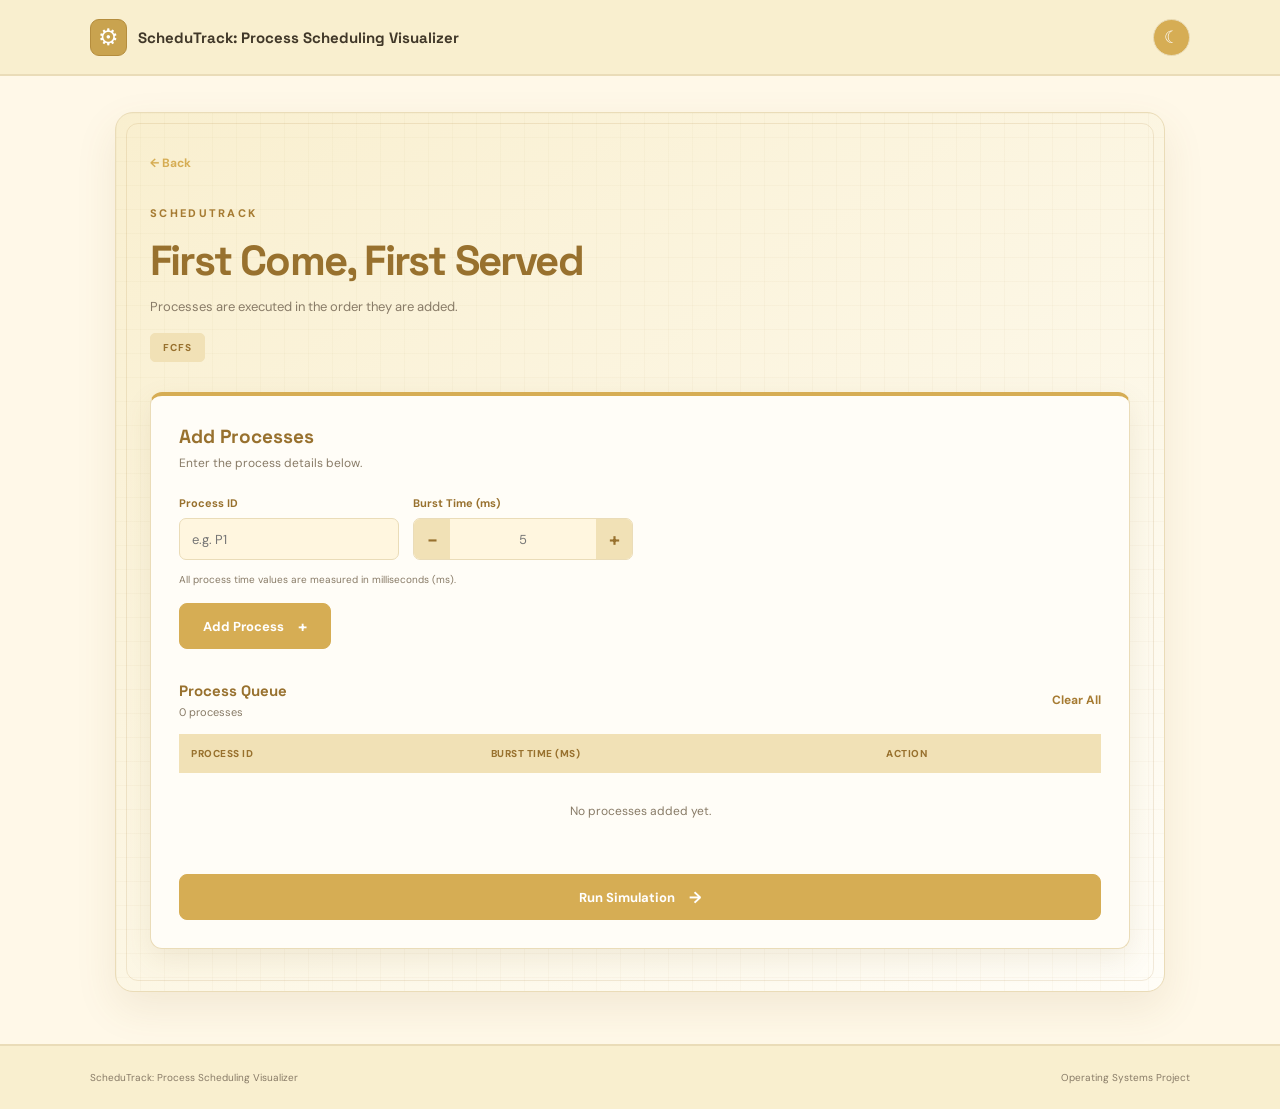
==== commit 1a6a3b33: "Add files via upload" ====
--- a/simulator.html
+++ b/simulator.html
@@ -38,7 +38,7 @@
                 <div class="welcome-label">SCHEDUTRACK</div>
                 <h1 id="algorithmTitle">First Come, First Served</h1>
                 <p id="algorithmDescription">
-                    Processes are executed in the order they arrive.
+                    Processes are executed in the order they are added.
                 </p>
                 <span id="selectedAlgorithm" class="algorithm-tag">FCFS</span>
             </div>
@@ -57,19 +57,6 @@
                     <div class="input-group">
                         <label for="processID">Process ID</label>
                         <input type="text" id="processID" placeholder="e.g. P1">
-                    </div>
-
-                    <div class="input-group">
-                        <label for="arrivalTime">Arrival Time (ms)</label>
-                        <div class="number-stepper">
-                            <button type="button" class="step-button"
-                                onclick="SamyangChangeValue('arrivalTime', -1)"
-                                aria-label="Decrease arrival time">−</button>
-                            <input type="number" id="arrivalTime" min="0" step="any" placeholder="0">
-                            <button type="button" class="step-button"
-                                onclick="SamyangChangeValue('arrivalTime', 1)"
-                                aria-label="Increase arrival time">+</button>
-                        </div>
                     </div>
 
                     <div class="input-group">
@@ -124,7 +111,6 @@
                         <thead>
                             <tr>
                                 <th>PROCESS ID</th>
-                                <th>ARRIVAL TIME (MS)</th>
                                 <th>BURST TIME (MS)</th>
                                 <th class="priority-column hidden">PRIORITY</th>
                                 <th>ACTION</th>
@@ -211,7 +197,6 @@
                         <thead>
                             <tr>
                                 <th>PROCESS ID</th>
-                                <th>ARRIVAL TIME (MS)</th>
                                 <th>BURST TIME (MS)</th>
                                 <th>COMPLETION TIME (MS)</th>
                                 <th>TURNAROUND TIME (MS)</th>
